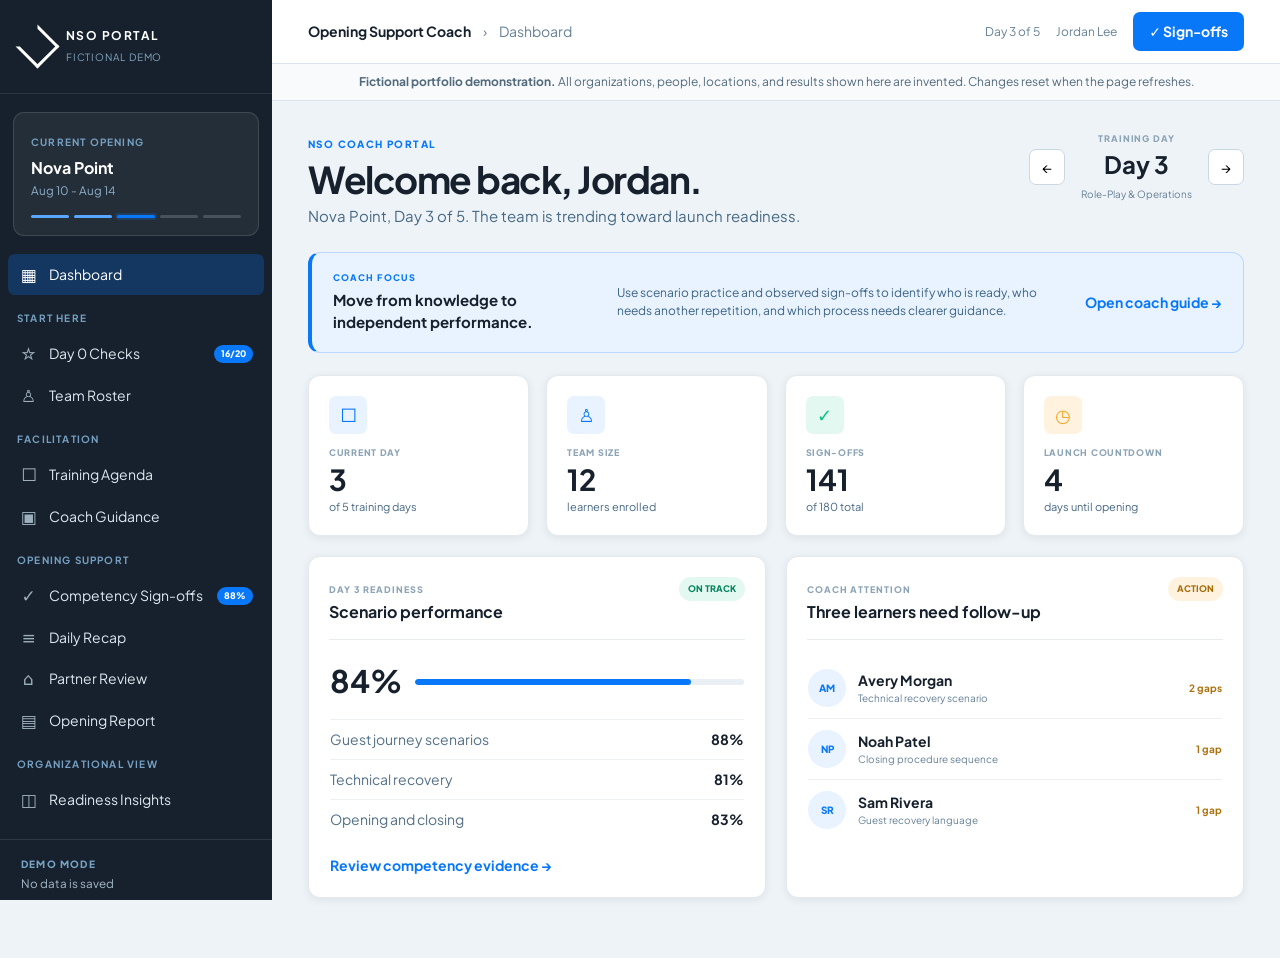
==== demo/index.html @ 7fc283d2 "Add fictional NSO portal demo" ====
<!DOCTYPE html>
<html lang="en">
<head>
  <meta charset="UTF-8">
  <meta name="viewport" content="width=device-width, initial-scale=1.0">
  <title>NSO Coach Portal | Fictional Portfolio Demo</title>
  <meta name="description" content="A fictional, front-end-only demonstration of Danielle Beram's NSO Coach Portal.">
  <link rel="preconnect" href="https://fonts.googleapis.com">
  <link rel="preconnect" href="https://fonts.gstatic.com" crossorigin>
  <link href="https://fonts.googleapis.com/css2?family=Plus+Jakarta+Sans:wght@400;500;600;700;800&display=swap" rel="stylesheet">
  <link rel="stylesheet" href="demo.css">
</head>
<body>
  <div class="demo-shell">
    <aside class="sidebar" id="sidebar">
      <div class="brand">
        <span class="brand-mark" aria-hidden="true"></span>
        <div>
          <strong>NSO PORTAL</strong>
          <span>Fictional demo</span>
        </div>
      </div>

      <div class="opening-card">
        <span>CURRENT OPENING</span>
        <strong>Nova Point</strong>
        <small>Aug 10 - Aug 14</small>
        <div class="day-pips" aria-label="Five-day program progress">
          <i class="complete"></i>
          <i class="complete"></i>
          <i class="active"></i>
          <i></i>
          <i></i>
        </div>
      </div>

      <nav class="sidebar-nav" aria-label="Demo sections">
        <button class="nav-item active" data-view="dashboard">
          <span class="nav-icon">▦</span>Dashboard
        </button>

        <p class="nav-label">START HERE</p>
        <button class="nav-item" data-view="readiness">
          <span class="nav-icon">☆</span>Day 0 Checks
          <span class="nav-count" id="readinessNavCount">16/20</span>
        </button>
        <button class="nav-item" data-view="roster">
          <span class="nav-icon">♙</span>Team Roster
        </button>

        <p class="nav-label">FACILITATION</p>
        <button class="nav-item" data-view="agenda">
          <span class="nav-icon">□</span>Training Agenda
        </button>
        <button class="nav-item" data-view="guidance">
          <span class="nav-icon">▣</span>Coach Guidance
        </button>

        <p class="nav-label">OPENING SUPPORT</p>
        <button class="nav-item" data-view="signoffs">
          <span class="nav-icon">✓</span>Competency Sign-offs
          <span class="nav-count" id="signoffNavCount">78%</span>
        </button>
        <button class="nav-item" data-view="recap">
          <span class="nav-icon">≡</span>Daily Recap
        </button>
        <button class="nav-item" data-view="partner">
          <span class="nav-icon">⌂</span>Partner Review
        </button>
        <button class="nav-item" data-view="report">
          <span class="nav-icon">▤</span>Opening Report
        </button>

        <p class="nav-label">ORGANIZATIONAL VIEW</p>
        <button class="nav-item" data-view="insights">
          <span class="nav-icon">◫</span>Readiness Insights
        </button>
      </nav>

      <div class="sidebar-foot">
        <span>DEMO MODE</span>
        <small>No data is saved</small>
      </div>
    </aside>

    <div class="app">
      <header class="topbar">
        <button class="menu-button" id="menuButton" aria-label="Open navigation">☰</button>
        <div class="breadcrumb">
          <strong>Opening Support Coach</strong>
          <span>›</span>
          <span id="breadcrumb">Dashboard</span>
        </div>
        <div class="topbar-actions">
          <span class="day-label">Day 3 of 5</span>
          <span class="user-chip">Jordan Lee</span>
          <button class="button primary" data-view-jump="signoffs">✓ Sign-offs</button>
        </div>
      </header>

      <div class="demo-notice">
        <strong>Fictional portfolio demonstration.</strong>
        All organizations, people, locations, and results shown here are invented. Changes reset when the page refreshes.
      </div>

      <main>
        <section class="view active" id="dashboard" data-title="Dashboard">
          <div class="page-head dashboard-head">
            <div>
              <span class="eyebrow">NSO COACH PORTAL</span>
              <h1>Welcome back, Jordan.</h1>
              <p>Nova Point, Day 3 of 5. The team is trending toward launch readiness.</p>
            </div>
            <div class="day-control">
              <button aria-label="Previous day">←</button>
              <div><small>TRAINING DAY</small><strong>Day 3</strong><span>Role-Play &amp; Operations</span></div>
              <button aria-label="Next day">→</button>
            </div>
          </div>

          <div class="coach-callout">
            <div>
              <span>COACH FOCUS</span>
              <strong>Move from knowledge to independent performance.</strong>
            </div>
            <p>Use scenario practice and observed sign-offs to identify who is ready, who needs another repetition, and which process needs clearer guidance.</p>
            <button class="text-button" data-view-jump="guidance">Open coach guide →</button>
          </div>

          <div class="stat-grid">
            <article>
              <span class="stat-icon blue">□</span>
              <small>CURRENT DAY</small>
              <strong>3</strong>
              <p>of 5 training days</p>
            </article>
            <article>
              <span class="stat-icon blue">♙</span>
              <small>TEAM SIZE</small>
              <strong>12</strong>
              <p>learners enrolled</p>
            </article>
            <article>
              <span class="stat-icon green">✓</span>
              <small>SIGN-OFFS</small>
              <strong id="dashboardSigned">141</strong>
              <p>of 180 total</p>
            </article>
            <article>
              <span class="stat-icon amber">◷</span>
              <small>LAUNCH COUNTDOWN</small>
              <strong>4</strong>
              <p>days until opening</p>
            </article>
          </div>

          <div class="dashboard-grid">
            <article class="card">
              <div class="card-head">
                <div><small>DAY 3 READINESS</small><h2>Scenario performance</h2></div>
                <span class="status-pill good">On track</span>
              </div>
              <div class="score-line">
                <strong>84%</strong>
                <div><span style="width:84%"></span></div>
              </div>
              <ul class="clean-list">
                <li><span>Guest journey scenarios</span><strong>88%</strong></li>
                <li><span>Technical recovery</span><strong>81%</strong></li>
                <li><span>Opening and closing</span><strong>83%</strong></li>
              </ul>
              <button class="text-button" data-view-jump="signoffs">Review competency evidence →</button>
            </article>

            <article class="card">
              <div class="card-head">
                <div><small>COACH ATTENTION</small><h2>Three learners need follow-up</h2></div>
                <span class="status-pill attention">Action</span>
              </div>
              <div class="attention-list">
                <div><span class="avatar">AM</span><p><strong>Avery Morgan</strong><small>Technical recovery scenario</small></p><b>2 gaps</b></div>
                <div><span class="avatar">NP</span><p><strong>Noah Patel</strong><small>Closing procedure sequence</small></p><b>1 gap</b></div>
                <div><span class="avatar">SR</span><p><strong>Sam Rivera</strong><small>Guest recovery language</small></p><b>1 gap</b></div>
              </div>
            </article>
          </div>
        </section>

        <section class="view" id="readiness" data-title="Day 0 Checks">
          <div class="page-head">
            <div>
              <span class="eyebrow">PRE-OPENING CHECKLIST</span>
              <h1>Day 0 Checks</h1>
              <p>Confirm the environment, tools, and partner expectations before training begins.</p>
            </div>
          </div>

          <div class="progress-card">
            <div><strong>Opening readiness</strong><span id="readinessText">16 of 20 checks complete</span></div>
            <strong id="readinessPercent">80%</strong>
            <div class="progress-track"><span id="readinessBar" style="width:80%"></span></div>
          </div>

          <div class="check-groups">
            <article class="card check-group">
              <div class="card-head">
                <div><h2>Partnership and planning</h2><p>Align on the coaching plan and ownership before Day 1.</p></div>
                <span class="check-count">4/5</span>
              </div>
              <label><input type="checkbox" checked> Five-day agenda reviewed with the local leader</label>
              <label><input type="checkbox" checked> Escalation paths and response owners confirmed</label>
              <label><input type="checkbox" checked> Daily recap recipients and cadence agreed</label>
              <label><input type="checkbox" checked> Readiness decision criteria explained</label>
              <label><input type="checkbox"> Opening-weekend coverage plan finalized</label>
            </article>

            <article class="card check-group">
              <div class="card-head">
                <div><h2>Learning environment</h2><p>Verify that the team can access every required learning resource.</p></div>
                <span class="check-count">4/5</span>
              </div>
              <label><input type="checkbox" checked> Learner accounts active</label>
              <label><input type="checkbox" checked> Practice stations labeled and ready</label>
              <label><input type="checkbox" checked> Coach guide available offline</label>
              <label><input type="checkbox" checked> Scenario cards printed</label>
              <label><input type="checkbox"> Backup device tested</label>
            </article>

            <article class="card check-group">
              <div class="card-head">
                <div><h2>Operational readiness</h2><p>Confirm the site can support realistic coached practice.</p></div>
                <span class="check-count">4/5</span>
              </div>
              <label><input type="checkbox" checked> Guest flow is safe for practice</label>
              <label><input type="checkbox" checked> Opening and closing tools available</label>
              <label><input type="checkbox" checked> Recovery scenarios prepared</label>
              <label><input type="checkbox" checked> Shift roles assigned</label>
              <label><input type="checkbox"> Final facilities walkthrough complete</label>
            </article>

            <article class="card check-group">
              <div class="card-head">
                <div><h2>Measurement setup</h2><p>Make sure the opening will generate usable readiness evidence.</p></div>
                <span class="check-count">4/5</span>
              </div>
              <label><input type="checkbox" checked> Learner roster and roles verified</label>
              <label><input type="checkbox" checked> Competency standards reviewed</label>
              <label><input type="checkbox" checked> Scenario assessment rubric ready</label>
              <label><input type="checkbox" checked> Baseline readiness score recorded</label>
              <label><input type="checkbox"> Post-opening review scheduled</label>
            </article>
          </div>
        </section>

        <section class="view" id="roster" data-title="Team Roster">
          <div class="page-head split">
            <div>
              <span class="eyebrow">TEAM ROSTER</span>
              <h1>Opening Team</h1>
              <p>Track roles, notes, attendance, and progress for the fictional opening team.</p>
            </div>
            <div class="head-actions">
              <button class="button secondary" id="addLearner">＋ Add fictional learner</button>
              <button class="button primary" id="bulkReady">Mark team ready</button>
            </div>
          </div>

          <article class="card roster-card">
            <div class="card-head">
              <h2>Learners <span id="rosterCount">(6 shown)</span></h2>
              <small>Portfolio demo subset</small>
            </div>
            <div id="rosterList" class="roster-list"></div>
          </article>
        </section>

        <section class="view" id="agenda" data-title="Training Agenda">
          <div class="page-head">
            <div>
              <span class="eyebrow">DAILY AGENDA</span>
              <h1>Five-day coaching plan</h1>
              <p>A structured progression from orientation through independent opening performance.</p>
            </div>
          </div>

          <div class="day-tabs" id="agendaTabs">
            <button data-day="1">DAY 1<strong>Guest Experience</strong></button>
            <button data-day="2">DAY 2<strong>Service &amp; Tech</strong></button>
            <button class="active" data-day="3">DAY 3<strong>Role-Play &amp; Ops</strong></button>
            <button data-day="4">DAY 4<strong>Full Simulation</strong></button>
            <button data-day="5">DAY 5<strong>Launch Readiness</strong></button>
          </div>

          <article class="card agenda-intro">
            <div>
              <small id="agendaDayLabel">DAY 3 LEARNING PLAN</small>
              <h2 id="agendaTitle">Role-Play and Operations</h2>
              <p id="agendaSummary">Convert procedures into fluent performance through coached scenarios and progressive independence.</p>
            </div>
            <span class="status-pill good">Coach guide linked</span>
          </article>

          <div class="agenda-list" id="agendaList"></div>
        </section>

        <section class="view" id="guidance" data-title="Coach Guidance">
          <div class="page-head">
            <div>
              <span class="eyebrow">EMBEDDED KNOWLEDGE</span>
              <h1>Coach Guidance</h1>
              <p>Decision support at the moment a coach needs it, not in a separate binder.</p>
            </div>
          </div>

          <div class="knowledge-layout">
            <aside class="article-nav">
              <label class="search-box">⌕ <input id="guideSearch" type="search" placeholder="Search guidance"></label>
              <p>START HERE</p>
              <button class="guide-link active" data-guide="structure">How to use the five-day plan</button>
              <p>COACHING PRACTICE</p>
              <button class="guide-link" data-guide="scenarios">Running scenario practice</button>
              <button class="guide-link" data-guide="feedback">Giving observable feedback</button>
              <button class="guide-link" data-guide="readiness">Making a readiness decision</button>
              <p>ESCALATION</p>
              <button class="guide-link" data-guide="confusion">Handling process confusion</button>
            </aside>

            <article class="card guide-article" id="guideArticle"></article>
          </div>
        </section>

        <section class="view" id="signoffs" data-title="Competency Sign-offs">
          <div class="page-head split">
            <div>
              <span class="eyebrow">OBSERVED PERFORMANCE</span>
              <h1>Competency Sign-offs</h1>
              <p>Track demonstrated performance by learner, day, and competency.</p>
            </div>
            <button class="button secondary" id="exportDemo">⇩ Export demo summary</button>
          </div>

          <div class="day-tabs compact" id="signoffTabs">
            <button data-signoff-day="1">Day 1</button>
            <button data-signoff-day="2">Day 2</button>
            <button class="active" data-signoff-day="3">Day 3</button>
            <button data-signoff-day="4">Day 4</button>
            <button data-signoff-day="5">Day 5</button>
          </div>

          <article class="card signoff-card">
            <div class="card-head">
              <div><h2 id="signoffTitle">Day 3 competencies</h2><p id="signoffSubtitle">Role-play and store operations</p></div>
              <div class="mini-progress"><strong id="signoffRate">78%</strong><span><i id="signoffRateBar" style="width:78%"></i></span></div>
            </div>
            <div class="table-scroll">
              <table class="signoff-table">
                <thead><tr id="signoffHead"></tr></thead>
                <tbody id="signoffBody"></tbody>
              </table>
            </div>
          </article>
        </section>

        <section class="view" id="recap" data-title="Daily Recap">
          <div class="page-head">
            <div>
              <span class="eyebrow">DAILY REPORTING</span>
              <h1>Daily Training Recap</h1>
              <p>Turn coach observations into a consistent update for operations and L&amp;D.</p>
            </div>
          </div>

          <div class="recap-layout">
            <div class="recap-form">
              <article class="card form-card">
                <div class="card-head"><div><h2>Team progress</h2><p>What moved forward today?</p></div><span class="status-pill good">Day 3</span></div>
                <textarea id="recapProgress" rows="5">The team completed three full guest-flow scenarios. Nine learners performed independently; three need another coached repetition tomorrow.</textarea>
                <div class="quick-add">
                  <button data-add="progress" data-text="All learners attended.">All attended</button>
                  <button data-add="progress" data-text="Scenario confidence improved.">Confidence improved</button>
                  <button data-add="progress" data-text="One learner needs follow-up.">Follow-up needed</button>
                </div>
              </article>

              <article class="card form-card">
                <div class="card-head"><div><h2>Risks and actions</h2><p>What could affect readiness?</p></div></div>
                <textarea id="recapRisks" rows="5">Technical recovery steps are still inconsistent under time pressure. Tomorrow begins with a focused recovery drill before the full simulation.</textarea>
                <div class="quick-add">
                  <button data-add="risks" data-text="No critical blockers.">No critical blockers</button>
                  <button data-add="risks" data-text="Coach follow-up assigned.">Follow-up assigned</button>
                  <button data-add="risks" data-text="Escalation owner confirmed.">Owner confirmed</button>
                </div>
              </article>
            </div>

            <article class="slack-preview">
              <div class="slack-head">
                <div><strong>Message preview</strong><span>Ready to share with stakeholders</span></div>
                <button class="button secondary" id="copyRecap">Copy recap</button>
              </div>
              <div class="slack-channel"># opening-readiness</div>
              <div class="slack-message">
                <span class="avatar purple">JL</span>
                <div>
                  <strong>Jordan Lee <small>Today at 5:15 PM</small></strong>
                  <h3>NSO Daily Recap: Day 3</h3>
                  <p><b>Nova Point</b> | Role-Play and Operations</p>
                  <hr>
                  <h4>Team progress</h4>
                  <p id="previewProgress"></p>
                  <h4>Risks and actions</h4>
                  <p id="previewRisks"></p>
                  <h4>Readiness snapshot</h4>
                  <p>Technical: <b>81%</b> | Operational and guest: <b>84%</b></p>
                </div>
              </div>
            </article>
          </div>
        </section>

        <section class="view" id="partner" data-title="Partner Review">
          <div class="page-head">
            <div>
              <span class="eyebrow">FORMAL REVIEW</span>
              <h1>Partner Readiness Review</h1>
              <p>Document the shared readiness decision and preserve who confirmed what.</p>
            </div>
          </div>

          <div class="partner-grid">
            <article class="card partner-checks">
              <div class="card-head">
                <div><h2>Readiness review</h2><p>Fictional criteria for demonstration only</p></div>
                <span id="partnerCount" class="status-pill attention">7/10</span>
              </div>
              <h3>Team capability</h3>
              <label><input type="checkbox" checked> Leadership roles can run the opening rhythm</label>
              <label><input type="checkbox" checked> Learners meet the core guest-readiness standard</label>
              <h3>Operational systems</h3>
              <label><input type="checkbox" checked> Opening and closing responsibilities are assigned</label>
              <label><input type="checkbox" checked> Escalation owners and response paths are clear</label>
              <h3>Technical response</h3>
              <label><input type="checkbox" checked> Team can recognize and categorize common issues</label>
              <label><input type="checkbox"> Team can complete recovery without coach prompting</label>
              <h3>Guest experience</h3>
              <label><input type="checkbox" checked> Team can run the complete guest journey</label>
              <label><input type="checkbox" checked> Team can apply the recovery model</label>
              <h3>Launch decision</h3>
              <label><input type="checkbox"> Remaining gaps have named owners</label>
              <label><input type="checkbox"> Partner confirms launch readiness</label>
            </article>

            <article class="card signoff-panel">
              <span class="eyebrow">DUAL CONFIRMATION</span>
              <h2>Formal sign-off</h2>
              <p>Separate confirmations preserve accountability for the final readiness decision.</p>
              <label>Opening Support Coach<input type="text" value="Jordan Lee"></label>
              <label>Date<input type="date" value="2026-08-13"></label>
              <button class="button primary confirm-button">Confirm coach review</button>
              <hr>
              <label>Local Partner<input type="text" value="Taylor Chen"></label>
              <label>Date<input type="date" value="2026-08-13"></label>
              <button class="button secondary confirm-button">Confirm partner review</button>
              <small class="timestamp-note">First-confirmation timestamps are preserved in the production system.</small>
            </article>
          </div>
        </section>

        <section class="view" id="report" data-title="Opening Report">
          <div class="page-head">
            <div>
              <span class="eyebrow">CLOSEOUT AND LEARNING</span>
              <h1>Post-Opening Report</h1>
              <p>Close the event with structured outcomes, evidence, and recommendations.</p>
            </div>
          </div>

          <div class="report-grid">
            <article class="card">
              <div class="card-head"><div><h2>Launch outcome</h2><p>Opening-weekend snapshot</p></div><span class="status-pill good">Ready</span></div>
              <div class="rating-grid">
                <label>Technical readiness<select><option>Exceeds standard</option><option>Meets standard</option><option>Needs follow-up</option></select></label>
                <label>Guest readiness<select><option>Exceeds standard</option><option>Meets standard</option><option>Needs follow-up</option></select></label>
                <label>Leadership readiness<select><option>Meets standard</option><option>Exceeds standard</option><option>Needs follow-up</option></select></label>
                <label>Opening execution<select><option>Meets standard</option><option>Exceeds standard</option><option>Needs follow-up</option></select></label>
              </div>
              <label class="full-field">What should change for the next opening?<textarea rows="5">Add a second technical-recovery simulation on Day 3. Keep the partner readiness review on Day 4; it surfaced ownership gaps early enough to resolve them.</textarea></label>
            </article>

            <aside class="card closeout-summary">
              <span class="eyebrow">OPENING SUMMARY</span>
              <h2>Nova Point</h2>
              <dl>
                <div><dt>Learners</dt><dd>12</dd></div>
                <div><dt>Competencies met</dt><dd>92%</dd></div>
                <div><dt>Process escalations</dt><dd>2</dd></div>
                <div><dt>Opening-weekend refunds</dt><dd>1</dd></div>
                <div><dt>Guest review score</dt><dd>4.8</dd></div>
              </dl>
              <button class="button primary" id="completeOpening">Complete fictional opening</button>
              <p class="completion-note" id="completionNote"></p>
            </aside>
          </div>
        </section>

        <section class="view" id="insights" data-title="Readiness Insights">
          <div class="page-head">
            <div>
              <span class="eyebrow">CROSS-OPENING LEARNING</span>
              <h1>Readiness Insights</h1>
              <p>Standardized data turns individual openings into an improvement system.</p>
            </div>
          </div>

          <div class="impact-hero">
            <div>
              <span>TECHNICAL READINESS</span>
              <strong>+35%</strong>
              <p>Average improvement after the operating process and portal were introduced.</p>
            </div>
            <div>
              <span>OPERATIONAL AND GUEST READINESS</span>
              <strong>+28%</strong>
              <p>Average improvement across the same opening cohort.</p>
            </div>
            <aside>
              <strong>Measurement sources</strong>
              <ul>
                <li>Secret-shop scoring</li>
                <li>Scenario-based assessments</li>
                <li>Process-confusion escalations</li>
              </ul>
            </aside>
          </div>

          <div class="insight-grid">
            <article class="card">
              <div class="card-head"><div><small>FIVE FICTIONAL OPENINGS</small><h2>Readiness trend</h2></div></div>
              <div class="bar-chart" aria-label="Fictional readiness trend across five openings">
                <div><span>Opening 1</span><i><b style="width:58%"></b></i><strong>58</strong></div>
                <div><span>Opening 2</span><i><b style="width:67%"></b></i><strong>67</strong></div>
                <div><span>Opening 3</span><i><b style="width:74%"></b></i><strong>74</strong></div>
                <div><span>Opening 4</span><i><b style="width:82%"></b></i><strong>82</strong></div>
                <div><span>Opening 5</span><i><b style="width:88%"></b></i><strong>88</strong></div>
              </div>
              <p class="fiction-note">Illustrative chart using fictional values. The portfolio case study reports verified aggregate improvements.</p>
            </article>

            <article class="card">
              <div class="card-head"><div><small>DATA TO DECISION</small><h2>What changed next</h2></div></div>
              <ol class="decision-list">
                <li><span>01</span><p><strong>Recurring gap detected</strong>Technical recovery performance dropped under time pressure.</p></li>
                <li><span>02</span><p><strong>Curriculum adjusted</strong>A second scenario repetition moved earlier in the five-day plan.</p></li>
                <li><span>03</span><p><strong>Coach guidance targeted</strong>Observers received a clearer evidence rubric and escalation boundary.</p></li>
                <li><span>04</span><p><strong>Next opening measured</strong>The same signal improved and required fewer follow-up escalations.</p></li>
              </ol>
            </article>
          </div>
        </section>
      </main>

      <div class="toast" id="toast" role="status" aria-live="polite"></div>
    </div>
  </div>

  <script src="demo.js"></script>
</body>
</html>
---- demo/demo.css ----
:root {
  --ink: #17212d;
  --ink-2: #263240;
  --blue: #0878f9;
  --blue-dark: #0565d7;
  --blue-soft: #e9f2ff;
  --surface: #eef3f7;
  --card: #ffffff;
  --line: #dbe4ec;
  --muted: #668096;
  --muted-2: #8da4b7;
  --green: #0bbf83;
  --green-soft: #e3f8f1;
  --amber: #f4a62a;
  --amber-soft: #fff3df;
  --red: #e5443c;
  --shadow: 0 2px 9px rgba(23, 33, 45, 0.08);
  --radius: 12px;
}

* { box-sizing: border-box; }
html { scroll-behavior: smooth; }
body {
  margin: 0;
  color: var(--ink);
  background: var(--surface);
  font-family: "Plus Jakarta Sans", system-ui, sans-serif;
  font-size: 14px;
  line-height: 1.5;
}
button, input, textarea, select { font: inherit; }
button { cursor: pointer; }
.demo-shell { min-height: 100vh; }
.sidebar {
  background: var(--ink);
  color: white;
  display: flex;
  flex-direction: column;
  height: 100vh;
  left: 0;
  overflow-y: auto;
  position: fixed;
  top: 0;
  width: 272px;
  z-index: 20;
}
.brand {
  align-items: center;
  border-bottom: 1px solid rgba(255,255,255,.1);
  display: flex;
  gap: 13px;
  min-height: 94px;
  padding: 18px 22px;
}
.brand-mark {
  border: 3px solid white;
  border-left-color: transparent;
  display: block;
  height: 31px;
  transform: rotate(45deg);
  width: 31px;
}
.brand strong { display: block; font-size: 12px; letter-spacing: .12em; }
.brand span { color: #83a3bd; font-size: 10px; letter-spacing: .08em; text-transform: uppercase; }
.opening-card {
  background: rgba(255,255,255,.06);
  border: 1px solid rgba(255,255,255,.12);
  border-radius: 11px;
  margin: 18px 13px;
  padding: 17px;
}
.opening-card > span, .nav-label { color: #76a0c1; font-size: 10px; font-weight: 700; letter-spacing: .12em; }
.opening-card strong { display: block; font-size: 16px; margin-top: 5px; }
.opening-card small { color: #8fb1cc; display: block; margin-top: 2px; }
.day-pips { display: grid; gap: 5px; grid-template-columns: repeat(5, 1fr); margin-top: 15px; }
.day-pips i { background: rgba(255,255,255,.17); border-radius: 3px; height: 3px; }
.day-pips i.complete { background: #58a6ff; }
.day-pips i.active { background: var(--blue); box-shadow: 0 0 0 2px rgba(8,120,249,.2); }
.sidebar-nav { padding: 0 8px 18px; }
.nav-label { margin: 16px 9px 7px; }
.nav-item {
  align-items: center;
  background: transparent;
  border: 0;
  border-radius: 7px;
  color: #dce7f0;
  display: flex;
  gap: 11px;
  min-height: 39px;
  padding: 8px 11px;
  text-align: left;
  width: 100%;
}
.nav-item:hover { background: rgba(255,255,255,.07); }
.nav-item.active { background: rgba(8,120,249,.25); color: white; }
.nav-icon { color: #9dafbd; font-size: 17px; text-align: center; width: 19px; }
.nav-item.active .nav-icon { color: white; }
.nav-count {
  background: var(--blue);
  border-radius: 999px;
  color: white;
  font-size: 9px;
  font-weight: 800;
  margin-left: auto;
  padding: 2px 7px;
}
.sidebar-foot {
  border-top: 1px solid rgba(255,255,255,.1);
  margin-top: auto;
  padding: 17px 21px 20px;
}
.sidebar-foot span { color: #77a3c4; display: block; font-size: 10px; font-weight: 800; letter-spacing: .12em; }
.sidebar-foot small { color: #a7bac9; }
.app { margin-left: 272px; min-height: 100vh; }
.topbar {
  align-items: center;
  background: white;
  border-bottom: 1px solid var(--line);
  display: flex;
  height: 64px;
  justify-content: space-between;
  padding: 0 36px;
  position: sticky;
  top: 0;
  z-index: 10;
}
.breadcrumb { align-items: center; display: flex; gap: 12px; }
.breadcrumb > span { color: var(--muted); }
.topbar-actions { align-items: center; display: flex; gap: 16px; }
.day-label, .user-chip { color: var(--muted); font-size: 12px; }
.menu-button {
  background: transparent;
  border: 0;
  display: none;
  font-size: 20px;
}
.demo-notice {
  background: #f8fafc;
  border-bottom: 1px solid var(--line);
  color: #536a7d;
  font-size: 12px;
  padding: 9px 36px;
  text-align: center;
}
main { padding: 31px 36px 60px; }
.view { display: none; margin: 0 auto; max-width: 1260px; }
.view.active { display: block; }
.page-head { margin-bottom: 25px; }
.page-head.split, .dashboard-head { align-items: flex-start; display: flex; justify-content: space-between; gap: 30px; }
.page-head h1 {
  font-size: clamp(27px, 3vw, 37px);
  letter-spacing: -.04em;
  line-height: 1.15;
  margin: 5px 0 4px;
}
.page-head p { color: #476985; font-size: 15px; margin: 0; max-width: 710px; }
.eyebrow { color: var(--blue); font-size: 10px; font-weight: 800; letter-spacing: .14em; }
.button {
  align-items: center;
  border: 1px solid transparent;
  border-radius: 7px;
  display: inline-flex;
  font-weight: 700;
  justify-content: center;
  min-height: 38px;
  padding: 8px 15px;
}
.button.primary { background: var(--blue); color: white; }
.button.primary:hover { background: var(--blue-dark); }
.button.secondary { background: white; border-color: #c7d5e1; color: var(--ink); }
.text-button { background: transparent; border: 0; color: var(--blue); font-weight: 700; padding: 0; }
.day-control { align-items: center; display: flex; gap: 16px; }
.day-control button { background: white; border: 1px solid #cad7e2; border-radius: 7px; height: 36px; width: 36px; }
.day-control div { text-align: center; }
.day-control small { color: var(--muted-2); display: block; font-size: 9px; font-weight: 800; letter-spacing: .1em; }
.day-control strong { display: block; font-size: 24px; }
.day-control span { color: var(--muted); font-size: 10px; }
.coach-callout {
  align-items: center;
  background: var(--blue-soft);
  border: 1px solid #bcd8fc;
  border-left: 4px solid var(--blue);
  border-radius: var(--radius);
  display: grid;
  gap: 20px;
  grid-template-columns: 1fr 1.7fr auto;
  margin-bottom: 22px;
  padding: 18px 21px;
}
.coach-callout span { color: var(--blue); display: block; font-size: 9px; font-weight: 800; letter-spacing: .12em; }
.coach-callout strong { display: block; font-size: 15px; margin-top: 4px; }
.coach-callout p { color: #3c6485; font-size: 12px; margin: 0; }
.stat-grid { display: grid; gap: 17px; grid-template-columns: repeat(4, 1fr); margin-bottom: 20px; }
.stat-grid article, .card, .progress-card {
  background: var(--card);
  border: 1px solid #e2e9ef;
  border-radius: var(--radius);
  box-shadow: var(--shadow);
}
.stat-grid article { padding: 20px; }
.stat-grid small { color: var(--muted-2); display: block; font-size: 9px; font-weight: 800; letter-spacing: .08em; margin-top: 12px; }
.stat-grid strong { display: block; font-size: 29px; line-height: 1.1; margin-top: 5px; }
.stat-grid p { color: #456782; font-size: 11px; margin: 3px 0 0; }
.stat-icon { border-radius: 7px; display: grid; font-size: 18px; height: 38px; place-items: center; width: 38px; }
.stat-icon.blue { background: var(--blue-soft); color: var(--blue); }
.stat-icon.green { background: var(--green-soft); color: var(--green); }
.stat-icon.amber { background: var(--amber-soft); color: var(--amber); }
.dashboard-grid { display: grid; gap: 20px; grid-template-columns: 1fr 1fr; }
.card { padding: 21px; }
.card-head { align-items: flex-start; border-bottom: 1px solid #e8edf2; display: flex; justify-content: space-between; margin: -1px -1px 18px; padding: 0 0 15px; }
.card-head h2 { font-size: 16px; margin: 2px 0 0; }
.card-head p { color: var(--muted); font-size: 11px; margin: 3px 0 0; }
.card-head small { color: var(--muted-2); font-size: 9px; font-weight: 800; letter-spacing: .1em; }
.status-pill { border-radius: 999px; font-size: 9px; font-weight: 800; padding: 5px 9px; text-transform: uppercase; white-space: nowrap; }
.status-pill.good { background: var(--green-soft); color: #07865d; }
.status-pill.attention { background: var(--amber-soft); color: #a96c0a; }
.score-line { align-items: center; display: grid; gap: 13px; grid-template-columns: auto 1fr; margin-bottom: 14px; }
.score-line strong { font-size: 31px; }
.score-line > div, .mini-progress span { background: #e9eff4; border-radius: 5px; height: 6px; overflow: hidden; }
.score-line > div span, .mini-progress i { background: var(--blue); border-radius: 5px; display: block; height: 100%; }
.clean-list { list-style: none; margin: 0 0 16px; padding: 0; }
.clean-list li { border-top: 1px solid #edf1f4; display: flex; justify-content: space-between; padding: 9px 0; }
.clean-list span { color: #537086; }
.attention-list > div, .roster-row {
  align-items: center;
  border-bottom: 1px solid #edf1f4;
  display: flex;
  gap: 12px;
  padding: 11px 0;
}
.attention-list > div:last-child, .roster-row:last-child { border-bottom: 0; }
.avatar {
  background: var(--blue-soft);
  border-radius: 50%;
  color: var(--blue);
  display: grid;
  flex: 0 0 auto;
  font-size: 10px;
  font-weight: 800;
  height: 38px;
  place-items: center;
  width: 38px;
}
.avatar.purple { background: #63347f; color: white; }
.attention-list p { flex: 1; margin: 0; }
.attention-list p strong, .attention-list p small { display: block; }
.attention-list p small { color: var(--muted); font-size: 10px; }
.attention-list b { color: #ae700d; font-size: 10px; }
.progress-card {
  align-items: center;
  display: grid;
  gap: 16px;
  grid-template-columns: 1fr auto;
  margin-bottom: 20px;
  padding: 20px;
}
.progress-card div:first-child strong, .progress-card div:first-child span { display: block; }
.progress-card div:first-child span { color: var(--muted); font-size: 11px; margin-top: 3px; }
.progress-card > strong { font-size: 19px; }
.progress-track { background: #e6edf3; border-radius: 4px; grid-column: 1 / -1; height: 6px; overflow: hidden; }
.progress-track span { background: var(--blue); display: block; height: 100%; }
.check-groups { display: grid; gap: 18px; grid-template-columns: 1fr 1fr; }
.check-group label, .partner-checks label {
  align-items: flex-start;
  border-bottom: 1px solid #edf1f4;
  display: flex;
  gap: 10px;
  padding: 11px 0;
}
.check-group label:last-child { border-bottom: 0; }
input[type="checkbox"] { accent-color: var(--blue); height: 17px; width: 17px; }
.check-count { color: var(--blue); font-size: 11px; font-weight: 800; }
.head-actions { display: flex; gap: 9px; }
.roster-card { padding-bottom: 5px; }
.roster-row .avatar { height: 42px; width: 42px; }
.roster-main { flex: 1; }
.roster-main strong, .roster-main span { display: block; }
.roster-main span { color: var(--muted); font-size: 10px; }
.roster-progress { align-items: center; display: flex; gap: 10px; min-width: 190px; }
.roster-progress div { background: #e6edf3; border-radius: 4px; flex: 1; height: 5px; }
.roster-progress i { background: var(--blue); border-radius: 4px; display: block; height: 100%; }
.roster-progress strong { font-size: 11px; }
.day-tabs { display: grid; gap: 9px; grid-template-columns: repeat(5, 1fr); margin-bottom: 19px; }
.day-tabs button {
  background: white;
  border: 2px solid transparent;
  border-radius: 11px;
  color: var(--muted);
  font-size: 9px;
  font-weight: 800;
  min-height: 74px;
  padding: 10px;
}
.day-tabs button strong { color: var(--ink); display: block; font-size: 11px; margin-top: 5px; }
.day-tabs button.active { background: var(--blue-soft); border-color: var(--blue); color: var(--blue); }
.day-tabs.compact button { min-height: 43px; }
.agenda-intro { align-items: center; display: flex; justify-content: space-between; margin-bottom: 16px; }
.agenda-intro small { color: var(--blue); font-size: 9px; font-weight: 800; letter-spacing: .1em; }
.agenda-intro h2 { font-size: 18px; margin: 4px 0; }
.agenda-intro p { color: var(--muted); margin: 0; }
.agenda-list { display: grid; gap: 10px; }
.agenda-row {
  align-items: center;
  background: white;
  border: 1px solid #e3eaf0;
  border-radius: 10px;
  display: grid;
  gap: 14px;
  grid-template-columns: 64px 1fr auto;
  padding: 14px 17px;
}
.agenda-row > span { background: #f0f5f8; border-radius: 999px; color: #537086; font-size: 10px; font-weight: 800; padding: 6px 8px; text-align: center; }
.agenda-row strong { display: block; }
.agenda-row small { color: var(--muted); }
.agenda-row b { color: var(--blue); font-size: 10px; }
.knowledge-layout { display: grid; gap: 20px; grid-template-columns: 280px 1fr; }
.article-nav {
  background: white;
  border: 1px solid #e1e8ee;
  border-radius: var(--radius);
  height: fit-content;
  overflow: hidden;
}
.search-box { align-items: center; border-bottom: 1px solid #e8edf2; display: flex; gap: 8px; padding: 15px; }
.search-box input { border: 1px solid #cedbe5; border-radius: 7px; padding: 9px; width: 100%; }
.article-nav p { color: var(--muted-2); font-size: 9px; font-weight: 800; letter-spacing: .1em; margin: 17px 16px 7px; }
.guide-link {
  background: transparent;
  border: 0;
  color: #47667e;
  display: block;
  padding: 10px 16px;
  text-align: left;
  width: 100%;
}
.guide-link.active { background: var(--blue-soft); color: var(--blue); font-weight: 700; }
.guide-article { min-height: 560px; padding: 30px 35px; }
.guide-article > span { color: var(--blue); font-size: 9px; font-weight: 800; letter-spacing: .1em; }
.guide-article h2 { font-size: 26px; margin: 8px 0 4px; }
.guide-article .lead { color: #55738a; font-size: 15px; }
.guide-article h3 { border-top: 1px solid #e4ebf0; margin-top: 27px; padding-top: 23px; }
.guide-article p, .guide-article li { color: #405f77; }
.principle { background: #f4f7fa; border-left: 3px solid var(--blue); margin: 22px 0; padding: 16px; }
.principle strong { color: var(--blue); display: block; font-size: 9px; letter-spacing: .1em; margin-bottom: 5px; }
.mini-progress { align-items: center; display: flex; gap: 10px; }
.mini-progress strong { font-size: 14px; }
.mini-progress span { width: 90px; }
.table-scroll { overflow-x: auto; }
.signoff-table { border-collapse: collapse; min-width: 900px; width: 100%; }
.signoff-table th, .signoff-table td { border-bottom: 1px solid #e7edf2; padding: 12px 8px; text-align: center; }
.signoff-table th { color: var(--muted-2); font-size: 8px; letter-spacing: .04em; text-transform: uppercase; }
.signoff-table th:first-child, .signoff-table td:first-child { text-align: left; }
.signoff-table td:first-child strong, .signoff-table td:first-child small { display: block; }
.signoff-table td:first-child small { color: var(--muted); }
.sign-cell {
  background: white;
  border: 2px solid #cddbe6;
  border-radius: 50%;
  color: transparent;
  height: 30px;
  width: 30px;
}
.sign-cell.signed { background: var(--green-soft); border-color: var(--green); color: #07865d; }
.recap-layout { display: grid; gap: 20px; grid-template-columns: 1fr 1fr; }
.recap-form { display: grid; gap: 16px; }
.form-card textarea, .full-field textarea {
  border: 1px solid #cbd9e4;
  border-radius: 8px;
  color: #2e4a60;
  line-height: 1.55;
  padding: 12px;
  resize: vertical;
  width: 100%;
}
.quick-add { display: flex; flex-wrap: wrap; gap: 7px; margin-top: 10px; }
.quick-add button { background: #eff4f8; border: 0; border-radius: 999px; color: #4c6b83; font-size: 10px; padding: 6px 10px; }
.slack-preview { background: #202124; border-radius: var(--radius); color: #ecedef; min-height: 610px; overflow: hidden; }
.slack-head { align-items: center; background: white; color: var(--ink); display: flex; justify-content: space-between; padding: 17px; }
.slack-head strong, .slack-head span { display: block; }
.slack-head span { color: var(--muted); font-size: 10px; }
.slack-channel { border-bottom: 1px solid #3b3d40; font-weight: 700; padding: 13px 18px; }
.slack-message { display: flex; gap: 12px; padding: 20px; }
.slack-message > div { flex: 1; }
.slack-message strong small { color: #8d9094; font-weight: 400; }
.slack-message h3 { margin: 12px 0 4px; }
.slack-message h4 { margin-bottom: 3px; }
.slack-message p { color: #d3d5d8; margin-top: 0; white-space: pre-line; }
.slack-message hr { border: 0; border-top: 1px solid #45474a; }
.partner-grid, .report-grid, .insight-grid { display: grid; gap: 20px; grid-template-columns: 1.4fr .7fr; }
.partner-checks h3 { color: var(--blue); font-size: 10px; letter-spacing: .1em; margin: 22px 0 3px; text-transform: uppercase; }
.signoff-panel > p { color: var(--muted); }
.signoff-panel label, .rating-grid label, .full-field {
  color: #4e697e;
  display: block;
  font-size: 10px;
  font-weight: 700;
  margin: 13px 0;
}
.signoff-panel input, .rating-grid select {
  background: white;
  border: 1px solid #cbd8e3;
  border-radius: 7px;
  display: block;
  margin-top: 5px;
  padding: 10px;
  width: 100%;
}
.signoff-panel .button { width: 100%; }
.signoff-panel hr { border: 0; border-top: 1px solid #e2e9ef; margin: 22px 0; }
.timestamp-note { color: var(--muted-2); display: block; margin-top: 14px; }
.rating-grid { display: grid; gap: 0 16px; grid-template-columns: 1fr 1fr; }
.closeout-summary dl { margin: 20px 0; }
.closeout-summary dl div { border-bottom: 1px solid #e5ebf0; display: flex; justify-content: space-between; padding: 10px 0; }
.closeout-summary dt { color: var(--muted); }
.closeout-summary dd { font-weight: 800; margin: 0; }
.closeout-summary .button { width: 100%; }
.completion-note { color: #07865d; font-size: 11px; font-weight: 700; text-align: center; }
.impact-hero {
  background: var(--ink);
  border-radius: 14px;
  color: white;
  display: grid;
  gap: 1px;
  grid-template-columns: 1fr 1fr .8fr;
  margin-bottom: 20px;
  overflow: hidden;
}
.impact-hero > div, .impact-hero > aside { background: rgba(255,255,255,.03); padding: 25px; }
.impact-hero span { color: #83a8c4; font-size: 9px; font-weight: 800; letter-spacing: .1em; }
.impact-hero > div > strong { color: #6fb4ff; display: block; font-size: 52px; letter-spacing: -.06em; line-height: 1; margin-top: 8px; }
.impact-hero p { color: #afc0cc; font-size: 11px; }
.impact-hero aside strong { color: #8eb8d5; }
.impact-hero li { color: #d6e1e8; margin: 8px 0; }
.insight-grid { grid-template-columns: 1fr 1fr; }
.bar-chart { display: grid; gap: 13px; }
.bar-chart > div { align-items: center; display: grid; gap: 10px; grid-template-columns: 70px 1fr 28px; }
.bar-chart span { color: var(--muted); font-size: 10px; }
.bar-chart i { background: #e8eef3; border-radius: 5px; height: 8px; overflow: hidden; }
.bar-chart b { background: linear-gradient(90deg, #8cc2ff, var(--blue)); border-radius: 5px; display: block; height: 100%; }
.bar-chart strong { font-size: 11px; }
.fiction-note { color: var(--muted-2); font-size: 9px; margin-top: 17px; }
.decision-list { list-style: none; margin: 0; padding: 0; }
.decision-list li { border-bottom: 1px solid #e8edf2; display: flex; gap: 12px; padding: 12px 0; }
.decision-list li > span { color: var(--blue); font-size: 10px; font-weight: 800; }
.decision-list p { color: var(--muted); margin: 0; }
.decision-list p strong { color: var(--ink); display: block; margin-bottom: 2px; }
.toast {
  background: var(--ink);
  border-radius: 8px;
  bottom: 25px;
  color: white;
  font-weight: 700;
  left: 50%;
  opacity: 0;
  padding: 11px 17px;
  pointer-events: none;
  position: fixed;
  transform: translate(-50%, 12px);
  transition: .2s ease;
  z-index: 50;
}
.toast.show { opacity: 1; transform: translate(-50%, 0); }

@media (max-width: 1050px) {
  .stat-grid { grid-template-columns: 1fr 1fr; }
  .coach-callout { grid-template-columns: 1fr; }
  .impact-hero { grid-template-columns: 1fr 1fr; }
  .impact-hero aside { grid-column: 1 / -1; }
}

@media (max-width: 820px) {
  .sidebar { transform: translateX(-100%); transition: transform .2s ease; }
  .sidebar.open { transform: translateX(0); }
  .app { margin-left: 0; }
  .menu-button { display: block; }
  .topbar { padding: 0 18px; }
  .breadcrumb strong, .day-label, .user-chip { display: none; }
  .demo-notice { padding: 9px 18px; }
  main { padding: 24px 18px 50px; }
  .dashboard-grid, .check-groups, .knowledge-layout, .recap-layout, .partner-grid, .report-grid, .insight-grid { grid-template-columns: 1fr; }
  .day-tabs { grid-template-columns: 1fr; }
  .day-tabs button { min-height: 50px; }
  .dashboard-head, .page-head.split { display: block; }
  .day-control, .head-actions { margin-top: 18px; }
  .guide-article { min-height: auto; }
}

@media (max-width: 540px) {
  .stat-grid { grid-template-columns: 1fr; }
  .topbar-actions .button { display: none; }
  .page-head h1 { font-size: 28px; }
  .impact-hero, .rating-grid { grid-template-columns: 1fr; }
  .impact-hero aside { grid-column: auto; }
  .agenda-row { grid-template-columns: 56px 1fr; }
  .agenda-row b { grid-column: 2; }
}

@media (prefers-reduced-motion: reduce) {
  * { scroll-behavior: auto !important; transition: none !important; }
}

:focus-visible { outline: 3px solid rgba(8,120,249,.45); outline-offset: 2px; }
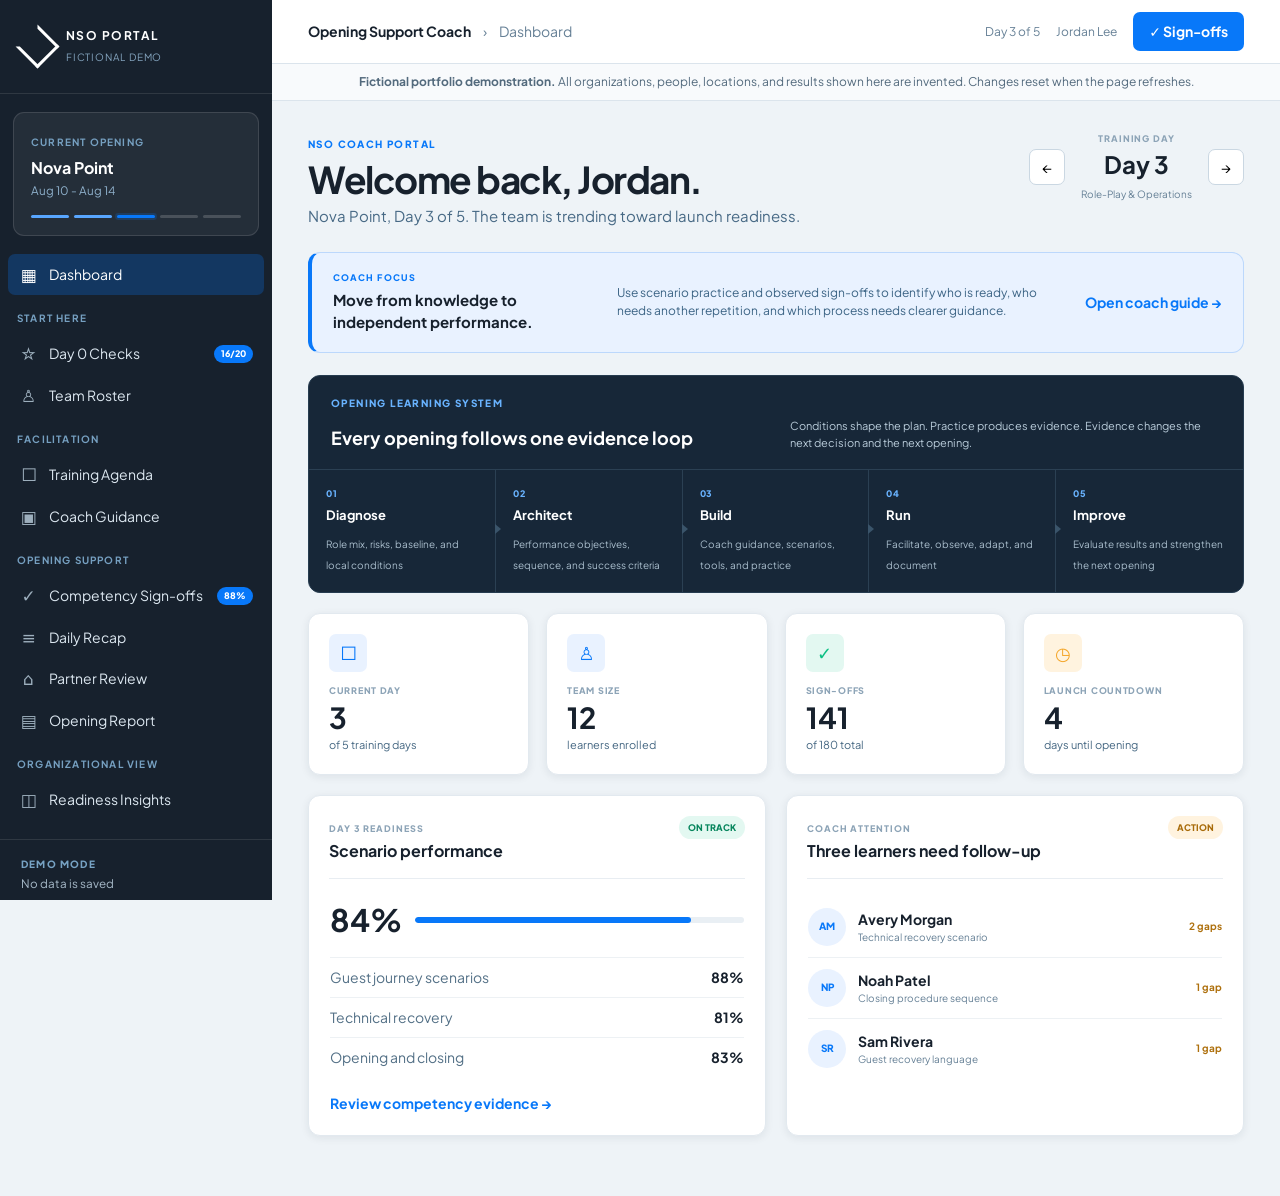
==== commit 474d593e: "Expand evidence-based learning agenda" ====
--- a/demo/index.html
+++ b/demo/index.html
@@ -127,6 +127,21 @@
             <button class="text-button" data-view-jump="guidance">Open coach guide →</button>
           </div>
 
+          <section class="learning-system" aria-labelledby="learningSystemTitle">
+            <div class="learning-system-head">
+              <span class="eyebrow">OPENING LEARNING SYSTEM</span>
+              <h2 id="learningSystemTitle">Every opening follows one evidence loop</h2>
+              <p>Conditions shape the plan. Practice produces evidence. Evidence changes the next decision and the next opening.</p>
+            </div>
+            <ol>
+              <li><span>01</span><strong>Diagnose</strong><small>Role mix, risks, baseline, and local conditions</small></li>
+              <li><span>02</span><strong>Architect</strong><small>Performance objectives, sequence, and success criteria</small></li>
+              <li><span>03</span><strong>Build</strong><small>Coach guidance, scenarios, tools, and practice</small></li>
+              <li><span>04</span><strong>Run</strong><small>Facilitate, observe, adapt, and document</small></li>
+              <li><span>05</span><strong>Improve</strong><small>Evaluate results and strengthen the next opening</small></li>
+            </ol>
+          </section>
+
           <div class="stat-grid">
             <article>
               <span class="stat-icon blue">□</span>
@@ -189,9 +204,9 @@
         <section class="view" id="readiness" data-title="Day 0 Checks">
           <div class="page-head">
             <div>
-              <span class="eyebrow">PRE-OPENING CHECKLIST</span>
+              <span class="eyebrow">OPENING DIAGNOSIS</span>
               <h1>Day 0 Checks</h1>
-              <p>Confirm the environment, tools, and partner expectations before training begins.</p>
+              <p>Diagnose local conditions, learner context, operational constraints, and the evidence needed before training begins.</p>
             </div>
           </div>
 
@@ -257,7 +272,7 @@
             <div>
               <span class="eyebrow">TEAM ROSTER</span>
               <h1>Opening Team</h1>
-              <p>Track roles, notes, attendance, and progress for the fictional opening team.</p>
+              <p>Use role mix, prior progress, notes, and observed gaps to target support instead of treating every learner the same.</p>
             </div>
             <div class="head-actions">
               <button class="button secondary" id="addLearner">＋ Add fictional learner</button>
@@ -278,8 +293,8 @@
           <div class="page-head">
             <div>
               <span class="eyebrow">DAILY AGENDA</span>
-              <h1>Five-day coaching plan</h1>
-              <p>A structured progression from orientation through independent opening performance.</p>
+              <h1>A facilitation plan built for performance</h1>
+              <p>Each block connects a measurable objective to coach guidance, learner practice, observable evidence, and the next decision.</p>
             </div>
           </div>
 
@@ -300,6 +315,22 @@
             <span class="status-pill good">Coach guide linked</span>
           </article>
 
+          <div class="agenda-logic">
+            <article>
+              <span>WHY THIS DAY EXISTS</span>
+              <p id="agendaIntent">Integrate isolated skills into complete operational performance.</p>
+            </article>
+            <article>
+              <span>EVIDENCE THIS DAY PRODUCES</span>
+              <p id="agendaEvidence">Independent opening, full guest flow, recovery under pressure, and closing performance.</p>
+            </article>
+          </div>
+
+          <div class="agenda-instruction">
+            <strong>Open any agenda block</strong>
+            <span>See the performance objectives, coach guidance, Say, See, Do prompts, and evidence captured.</span>
+          </div>
+
           <div class="agenda-list" id="agendaList"></div>
         </section>
 
@@ -308,7 +339,7 @@
             <div>
               <span class="eyebrow">EMBEDDED KNOWLEDGE</span>
               <h1>Coach Guidance</h1>
-              <p>Decision support at the moment a coach needs it, not in a separate binder.</p>
+              <p>Field-tested decision support connects the designed experience to consistent execution at the moment of need.</p>
             </div>
           </div>
 
@@ -334,7 +365,7 @@
             <div>
               <span class="eyebrow">OBSERVED PERFORMANCE</span>
               <h1>Competency Sign-offs</h1>
-              <p>Track demonstrated performance by learner, day, and competency.</p>
+              <p>Measure observable behavior against predefined criteria by learner, day, and competency.</p>
             </div>
             <button class="button secondary" id="exportDemo">⇩ Export demo summary</button>
           </div>
@@ -366,7 +397,7 @@
             <div>
               <span class="eyebrow">DAILY REPORTING</span>
               <h1>Daily Training Recap</h1>
-              <p>Turn coach observations into a consistent update for operations and L&amp;D.</p>
+              <p>Turn implementation evidence into an immediate coaching adjustment and a consistent stakeholder update.</p>
             </div>
           </div>
 
@@ -471,7 +502,7 @@
             <div>
               <span class="eyebrow">CLOSEOUT AND LEARNING</span>
               <h1>Post-Opening Report</h1>
-              <p>Close the event with structured outcomes, evidence, and recommendations.</p>
+              <p>Compare outcomes to the readiness standard, close ownership, and feed recommendations into the next opening.</p>
             </div>
           </div>
 
--- a/demo/demo.css
+++ b/demo/demo.css
@@ -190,6 +190,35 @@
 .coach-callout span { color: var(--blue); display: block; font-size: 9px; font-weight: 800; letter-spacing: .12em; }
 .coach-callout strong { display: block; font-size: 15px; margin-top: 4px; }
 .coach-callout p { color: #3c6485; font-size: 12px; margin: 0; }
+.learning-system {
+  background: #172738;
+  border: 1px solid #263c50;
+  border-radius: 12px;
+  color: white;
+  margin-bottom: 20px;
+  overflow: hidden;
+}
+.learning-system-head { align-items: end; display: grid; gap: 6px 28px; grid-template-columns: 1fr 1fr; padding: 20px 22px 18px; }
+.learning-system-head .eyebrow { color: #69b3ff; grid-column: 1 / -1; }
+.learning-system-head h2 { font-size: 18px; margin: 0; }
+.learning-system-head p { color: #b9ccda; font-size: 11px; line-height: 1.55; margin: 0; }
+.learning-system ol { border-top: 1px solid #2b4053; display: grid; grid-template-columns: repeat(5, 1fr); list-style: none; margin: 0; padding: 0; }
+.learning-system li { border-right: 1px solid #2b4053; min-height: 122px; padding: 17px; position: relative; }
+.learning-system li:last-child { border-right: 0; }
+.learning-system li::after {
+  border-bottom: 5px solid transparent;
+  border-left: 6px solid #3a546a;
+  border-top: 5px solid transparent;
+  content: "";
+  position: absolute;
+  right: -6px;
+  top: 54px;
+  z-index: 1;
+}
+.learning-system li:last-child::after { display: none; }
+.learning-system li > span { color: #69b3ff; display: block; font-size: 9px; font-weight: 900; letter-spacing: .1em; }
+.learning-system li strong { display: block; font-size: 13px; margin: 6px 0; }
+.learning-system li small { color: #a9bdcc; font-size: 10px; line-height: 1.45; }
 .stat-grid { display: grid; gap: 17px; grid-template-columns: repeat(4, 1fr); margin-bottom: 20px; }
 .stat-grid article, .card, .progress-card {
   background: var(--card);
@@ -298,21 +327,122 @@
 .agenda-intro small { color: var(--blue); font-size: 9px; font-weight: 800; letter-spacing: .1em; }
 .agenda-intro h2 { font-size: 18px; margin: 4px 0; }
 .agenda-intro p { color: var(--muted); margin: 0; }
+.agenda-logic { display: grid; gap: 14px; grid-template-columns: repeat(2, 1fr); margin-bottom: 14px; }
+.agenda-logic article {
+  background: #172738;
+  border: 1px solid #263c50;
+  border-radius: 11px;
+  color: white;
+  padding: 17px 19px;
+}
+.agenda-logic span, .agenda-section-label {
+  color: #64aeff;
+  display: block;
+  font-size: 9px;
+  font-weight: 800;
+  letter-spacing: .1em;
+  margin-bottom: 7px;
+}
+.agenda-logic p { color: #d5e2ed; font-size: 12px; line-height: 1.55; margin: 0; }
+.agenda-instruction {
+  align-items: center;
+  background: #eef6ff;
+  border: 1px solid #c9e2ff;
+  border-radius: 9px;
+  color: #41647f;
+  display: flex;
+  font-size: 11px;
+  gap: 12px;
+  margin-bottom: 12px;
+  padding: 11px 14px;
+}
+.agenda-instruction strong { color: var(--blue); }
 .agenda-list { display: grid; gap: 10px; }
-.agenda-row {
-  align-items: center;
+.agenda-block {
   background: white;
-  border: 1px solid #e3eaf0;
-  border-radius: 10px;
+  border: 1px solid #dfe7ed;
+  border-radius: 11px;
+  box-shadow: 0 2px 7px rgba(24, 43, 58, .03);
+  overflow: hidden;
+}
+.agenda-block-toggle {
+  align-items: center;
+  background: white;
+  border: 0;
+  color: var(--ink);
+  cursor: pointer;
   display: grid;
   gap: 14px;
-  grid-template-columns: 64px 1fr auto;
-  padding: 14px 17px;
-}
-.agenda-row > span { background: #f0f5f8; border-radius: 999px; color: #537086; font-size: 10px; font-weight: 800; padding: 6px 8px; text-align: center; }
-.agenda-row strong { display: block; }
-.agenda-row small { color: var(--muted); }
-.agenda-row b { color: var(--blue); font-size: 10px; }
+  grid-template-columns: 68px minmax(0, 1fr) auto 18px;
+  padding: 15px 17px;
+  text-align: left;
+  width: 100%;
+}
+.agenda-block-toggle:hover { background: #f7fafc; }
+.agenda-block.open .agenda-block-toggle { background: #172738; color: white; }
+.agenda-time {
+  background: #eef4f8;
+  border-radius: 999px;
+  color: #527087;
+  font-size: 10px;
+  font-weight: 800;
+  padding: 6px 8px;
+  text-align: center;
+}
+.agenda-block.open .agenda-time { background: rgba(255,255,255,.1); color: #a8d2ff; }
+.agenda-block-name strong { display: block; font-size: 13px; }
+.agenda-block-name small { color: var(--muted); display: block; font-size: 10px; margin-top: 3px; }
+.agenda-block.open .agenda-block-name small { color: #abc2d5; }
+.agenda-expand-label { color: var(--blue); font-size: 10px; font-weight: 800; }
+.agenda-chevron { color: #7891a4; font-size: 18px; transition: transform .2s ease; }
+.agenda-block.open .agenda-chevron { color: #6eb4ff; transform: rotate(180deg); }
+.agenda-block-body { background: #f5f8fa; border-top: 1px solid #dfe7ed; padding: 20px; }
+.agenda-block-body[hidden] { display: none; }
+.agenda-objectives { margin-bottom: 16px; }
+.agenda-objectives ul { display: grid; gap: 7px; list-style: none; margin: 0; padding: 0; }
+.agenda-objectives li { color: #38556b; font-size: 12px; padding-left: 14px; position: relative; }
+.agenda-objectives li::before {
+  background: var(--blue);
+  border-radius: 50%;
+  content: "";
+  height: 5px;
+  left: 0;
+  position: absolute;
+  top: 7px;
+  width: 5px;
+}
+.agenda-coach-note {
+  background: linear-gradient(135deg, #eaf4ff, #f5f9fc);
+  border: 1px solid #cce2fa;
+  border-radius: 9px;
+  margin-bottom: 14px;
+  padding: 15px;
+}
+.agenda-coach-note p, .agenda-evidence p { color: #294b65; font-size: 12px; line-height: 1.55; margin: 0; }
+.say-see-do { display: grid; gap: 10px; grid-template-columns: repeat(3, 1fr); }
+.ssd-card { background: white; border: 1px solid #dfe7ed; border-radius: 9px; padding: 14px; }
+.ssd-card span {
+  display: block;
+  font-size: 9px;
+  font-weight: 900;
+  letter-spacing: .12em;
+  margin-bottom: 7px;
+}
+.ssd-card.say { border-top: 3px solid var(--blue); }
+.ssd-card.say span { color: var(--blue); }
+.ssd-card.see { border-top: 3px solid var(--green); }
+.ssd-card.see span { color: #07865d; }
+.ssd-card.do { border-top: 3px solid #f59e0b; }
+.ssd-card.do span { color: #b66d00; }
+.ssd-card p { color: #405f77; font-size: 11px; line-height: 1.55; margin: 0; }
+.agenda-evidence {
+  background: #172738;
+  border-radius: 9px;
+  margin-top: 12px;
+  padding: 13px 15px;
+}
+.agenda-evidence .agenda-section-label { color: #69b3ff; }
+.agenda-evidence p { color: #dbe7f0; }
 .knowledge-layout { display: grid; gap: 20px; grid-template-columns: 280px 1fr; }
 .article-nav {
   background: white;
@@ -478,11 +608,18 @@
   .demo-notice { padding: 9px 18px; }
   main { padding: 24px 18px 50px; }
   .dashboard-grid, .check-groups, .knowledge-layout, .recap-layout, .partner-grid, .report-grid, .insight-grid { grid-template-columns: 1fr; }
+  .learning-system-head { align-items: start; grid-template-columns: 1fr; }
+  .learning-system-head .eyebrow { grid-column: auto; }
+  .learning-system ol { grid-template-columns: 1fr; }
+  .learning-system li { border-bottom: 1px solid #2b4053; border-right: 0; min-height: auto; }
+  .learning-system li:last-child { border-bottom: 0; }
+  .learning-system li::after { display: none; }
   .day-tabs { grid-template-columns: 1fr; }
   .day-tabs button { min-height: 50px; }
   .dashboard-head, .page-head.split { display: block; }
   .day-control, .head-actions { margin-top: 18px; }
   .guide-article { min-height: auto; }
+  .agenda-logic, .say-see-do { grid-template-columns: 1fr; }
 }
 
 @media (max-width: 540px) {
@@ -491,8 +628,11 @@
   .page-head h1 { font-size: 28px; }
   .impact-hero, .rating-grid { grid-template-columns: 1fr; }
   .impact-hero aside { grid-column: auto; }
-  .agenda-row { grid-template-columns: 56px 1fr; }
-  .agenda-row b { grid-column: 2; }
+  .agenda-intro { align-items: flex-start; display: grid; gap: 12px; }
+  .agenda-instruction { align-items: flex-start; display: grid; gap: 3px; }
+  .agenda-block-toggle { grid-template-columns: 62px minmax(0, 1fr) 16px; padding: 13px; }
+  .agenda-expand-label { display: none; }
+  .agenda-block-body { padding: 15px; }
 }
 
 @media (prefers-reduced-motion: reduce) {
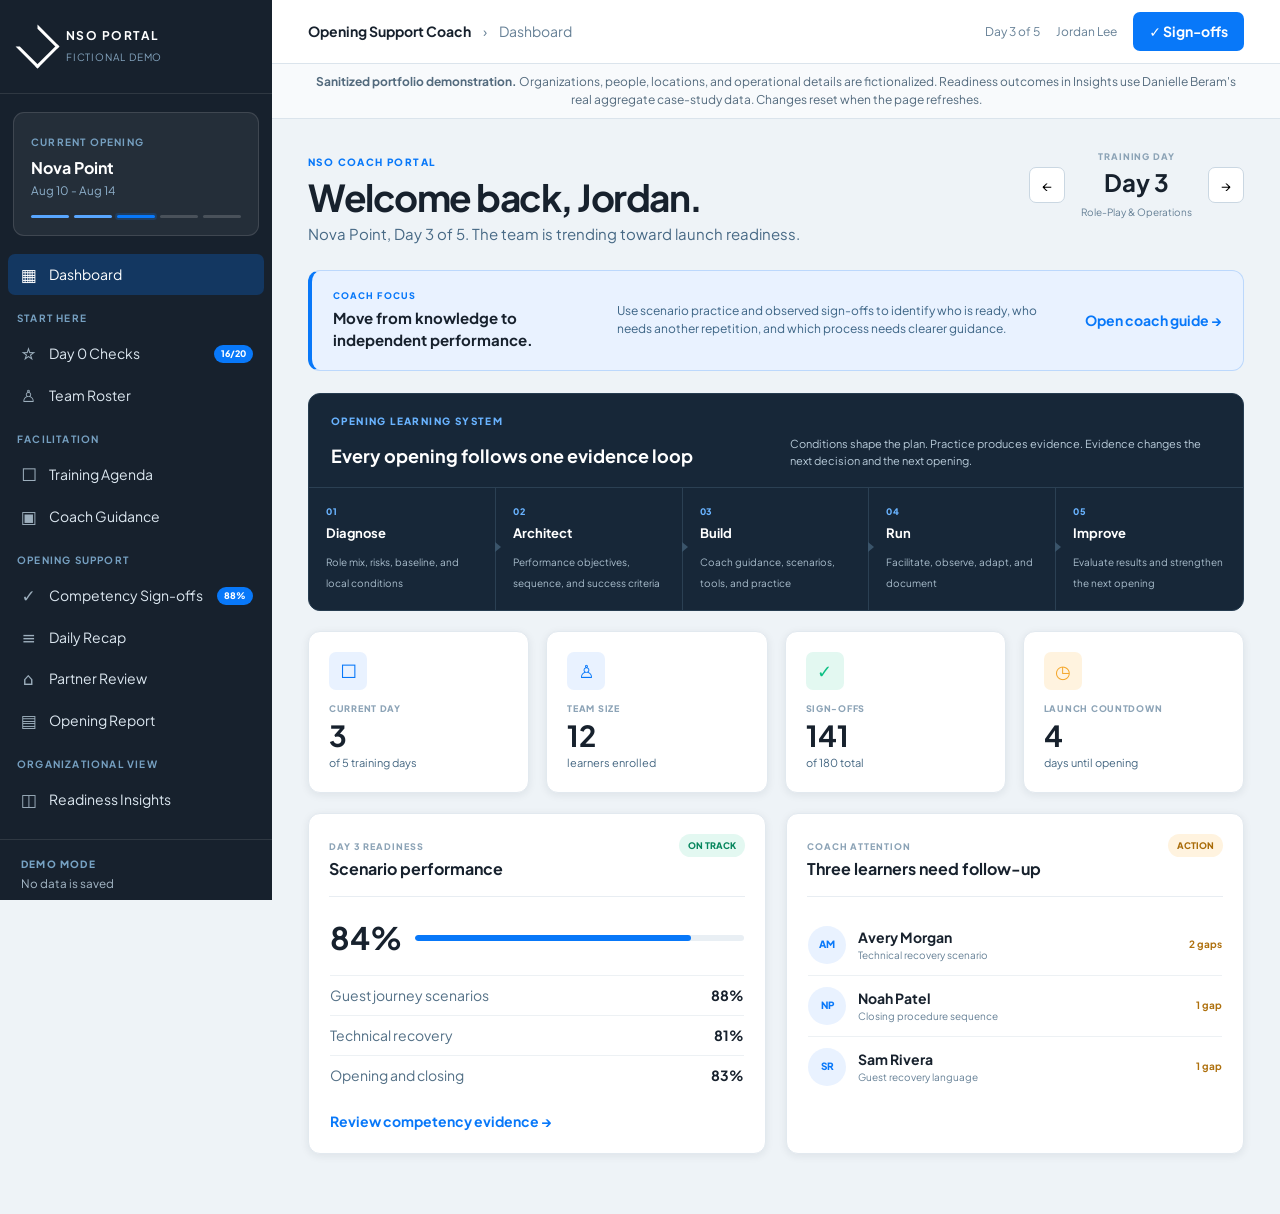
==== commit 10fc40ac: "Refine readiness impact story" ====
--- a/demo/index.html
+++ b/demo/index.html
@@ -99,8 +99,8 @@
       </header>
 
       <div class="demo-notice">
-        <strong>Fictional portfolio demonstration.</strong>
-        All organizations, people, locations, and results shown here are invented. Changes reset when the page refreshes.
+        <strong>Sanitized portfolio demonstration.</strong>
+        Organizations, people, locations, and operational details are fictionalized. Readiness outcomes in Insights use Danielle Beram's real aggregate case-study data. Changes reset when the page refreshes.
       </div>
 
       <main>
@@ -346,14 +346,32 @@
           <div class="knowledge-layout">
             <aside class="article-nav">
               <label class="search-box">⌕ <input id="guideSearch" type="search" placeholder="Search guidance"></label>
-              <p>START HERE</p>
-              <button class="guide-link active" data-guide="structure">How to use the five-day plan</button>
-              <p>COACHING PRACTICE</p>
-              <button class="guide-link" data-guide="scenarios">Running scenario practice</button>
-              <button class="guide-link" data-guide="feedback">Giving observable feedback</button>
-              <button class="guide-link" data-guide="readiness">Making a readiness decision</button>
-              <p>ESCALATION</p>
-              <button class="guide-link" data-guide="confusion">Handling process confusion</button>
+              <div class="guide-group">
+                <p>START HERE</p>
+                <button class="guide-link active" data-guide="structure">How to use the five-day plan</button>
+                <button class="guide-link" data-guide="signals">Reading readiness signals</button>
+              </div>
+              <div class="guide-group">
+                <p>DAILY FACILITATION</p>
+                <button class="guide-link" data-guide="adjust">Adapting without losing the standard</button>
+              </div>
+              <div class="guide-group">
+                <p>COACHING PRACTICE</p>
+                <button class="guide-link" data-guide="scenarios">Running scenario practice</button>
+                <button class="guide-link" data-guide="feedback">Giving observable feedback</button>
+                <button class="guide-link" data-guide="differentiation">Coaching mixed readiness levels</button>
+              </div>
+              <div class="guide-group">
+                <p>EVIDENCE AND DECISIONS</p>
+                <button class="guide-link" data-guide="evidence">Capturing usable performance evidence</button>
+                <button class="guide-link" data-guide="readiness">Making a readiness decision</button>
+              </div>
+              <div class="guide-group">
+                <p>ESCALATION</p>
+                <button class="guide-link" data-guide="confusion">Handling process confusion</button>
+                <button class="guide-link" data-guide="intervene">Knowing when to intervene</button>
+              </div>
+              <p class="guide-empty" id="guideEmpty" hidden>No guidance matches this search.</p>
             </aside>
 
             <article class="card guide-article" id="guideArticle"></article>
@@ -547,7 +565,7 @@
             <div>
               <span>TECHNICAL READINESS</span>
               <strong>+35%</strong>
-              <p>Average improvement after the operating process and portal were introduced.</p>
+              <p>Average improvement after the knowledge platform and operating process were introduced.</p>
             </div>
             <div>
               <span>OPERATIONAL AND GUEST READINESS</span>
@@ -565,16 +583,54 @@
           </div>
 
           <div class="insight-grid">
-            <article class="card">
-              <div class="card-head"><div><small>FIVE FICTIONAL OPENINGS</small><h2>Readiness trend</h2></div></div>
-              <div class="bar-chart" aria-label="Fictional readiness trend across five openings">
-                <div><span>Opening 1</span><i><b style="width:58%"></b></i><strong>58</strong></div>
-                <div><span>Opening 2</span><i><b style="width:67%"></b></i><strong>67</strong></div>
-                <div><span>Opening 3</span><i><b style="width:74%"></b></i><strong>74</strong></div>
-                <div><span>Opening 4</span><i><b style="width:82%"></b></i><strong>82</strong></div>
-                <div><span>Opening 5</span><i><b style="width:88%"></b></i><strong>88</strong></div>
-              </div>
-              <p class="fiction-note">Illustrative chart using fictional values. The portfolio case study reports verified aggregate improvements.</p>
+            <article class="card readiness-comparison">
+              <div class="card-head">
+                <div>
+                  <small>29 OPENINGS · READINESS SCORES</small>
+                  <h2>Readiness before and after the knowledge platform</h2>
+                  <p>Danielle Beram built the company's new-store-opening knowledge platform and the operating process behind it. Across the first five openings using it, average readiness rose from 56 to 83.2.</p>
+                </div>
+              </div>
+
+              <div class="readiness-summary">
+                <article class="before">
+                  <span>HISTORICAL BASELINE</span>
+                  <strong>56</strong>
+                  <small>Average, Openings 1–24</small>
+                </article>
+                <article class="after">
+                  <span>WITH THE PLATFORM</span>
+                  <strong>83.2</strong>
+                  <small>Average, first 5 platform-supported openings</small>
+                </article>
+                <article class="lift">
+                  <span>READINESS LIFT</span>
+                  <strong>+27.2</strong>
+                  <small>points, a 48.6% relative increase</small>
+                </article>
+              </div>
+
+              <div class="bar-chart readiness-bars" aria-label="Readiness score comparison. The historical baseline across Openings 1 through 24 was 56. After the knowledge platform launched, Opening 25 scored 74, Opening 26 scored 79, Opening 27 scored 83, Opening 28 scored 88, and Opening 29 scored 92.">
+                <div class="pre"><span>Historical avg</span><i><b style="width:56%"></b></i><strong>56</strong></div>
+                <div class="intervention"><span>Knowledge platform introduced</span></div>
+                <div class="post"><span>Opening 25</span><i><b style="width:74%"></b></i><strong>74</strong></div>
+                <div class="post"><span>Opening 26</span><i><b style="width:79%"></b></i><strong>79</strong></div>
+                <div class="post"><span>Opening 27</span><i><b style="width:83%"></b></i><strong>83</strong></div>
+                <div class="post"><span>Opening 28</span><i><b style="width:88%"></b></i><strong>88</strong></div>
+                <div class="post"><span>Opening 29</span><i><b style="width:92%"></b></i><strong>92</strong></div>
+              </div>
+
+              <p class="data-note">Readiness is scored on a 100-point scale. The baseline consolidates 24 historical openings with scores ranging from 51 to 62 and averaging 56. Each of the first five openings using the platform is shown individually.</p>
+
+              <details class="readiness-data">
+                <summary>View all 29 readiness scores</summary>
+                <div>
+                  <strong>Historical baseline, Openings 1–24</strong>
+                  <p>54, 52, 58, 55, 60, 51, 57, 53, 56, 59, 54, 58, 52, 57, 61, 55, 53, 56, 58, 54, 57, 62, 55, 57</p>
+                  <strong>Platform-supported openings, Openings 25–29</strong>
+                  <p>74, 79, 83, 88, 92</p>
+                </div>
+              </details>
             </article>
 
             <article class="card">
--- a/demo/demo.css
+++ b/demo/demo.css
@@ -448,12 +448,17 @@
   background: white;
   border: 1px solid #e1e8ee;
   border-radius: var(--radius);
-  height: fit-content;
+  max-height: calc(100vh - 96px);
   overflow: hidden;
-}
-.search-box { align-items: center; border-bottom: 1px solid #e8edf2; display: flex; gap: 8px; padding: 15px; }
+  overflow-y: auto;
+  position: sticky;
+  top: 76px;
+}
+.search-box { align-items: center; background: white; border-bottom: 1px solid #e8edf2; display: flex; gap: 8px; padding: 15px; position: sticky; top: 0; z-index: 2; }
 .search-box input { border: 1px solid #cedbe5; border-radius: 7px; padding: 9px; width: 100%; }
+.guide-group[hidden] { display: none; }
 .article-nav p { color: var(--muted-2); font-size: 9px; font-weight: 800; letter-spacing: .1em; margin: 17px 16px 7px; }
+.article-nav .guide-empty { color: #617b8f; font-size: 11px; font-weight: 600; letter-spacing: 0; line-height: 1.5; margin: 18px 16px; }
 .guide-link {
   background: transparent;
   border: 0;
@@ -465,13 +470,56 @@
 }
 .guide-link.active { background: var(--blue-soft); color: var(--blue); font-weight: 700; }
 .guide-article { min-height: 560px; padding: 30px 35px; }
-.guide-article > span { color: var(--blue); font-size: 9px; font-weight: 800; letter-spacing: .1em; }
+.guide-category { color: var(--blue); font-size: 9px; font-weight: 800; letter-spacing: .1em; }
 .guide-article h2 { font-size: 26px; margin: 8px 0 4px; }
-.guide-article .lead { color: #55738a; font-size: 15px; }
-.guide-article h3 { border-top: 1px solid #e4ebf0; margin-top: 27px; padding-top: 23px; }
+.guide-article .lead { color: #55738a; font-size: 15px; line-height: 1.55; max-width: 760px; }
+.guide-context { display: grid; gap: 12px; grid-template-columns: repeat(2, 1fr); margin: 22px 0 14px; }
+.guide-context article { background: #f5f8fa; border: 1px solid #e0e8ee; border-radius: 9px; padding: 15px; }
+.guide-context span, .guide-language span, .guide-check > span {
+  color: var(--blue);
+  display: block;
+  font-size: 9px;
+  font-weight: 800;
+  letter-spacing: .1em;
+  margin-bottom: 7px;
+}
+.guide-context p { color: #3e6078; font-size: 11px; line-height: 1.55; margin: 0; }
 .guide-article p, .guide-article li { color: #405f77; }
-.principle { background: #f4f7fa; border-left: 3px solid var(--blue); margin: 22px 0; padding: 16px; }
+.principle { background: #eef6ff; border: 1px solid #cce2fa; border-left: 4px solid var(--blue); margin: 14px 0 22px; padding: 16px 18px; }
 .principle strong { color: var(--blue); display: block; font-size: 9px; letter-spacing: .1em; margin-bottom: 5px; }
+.guide-sections { border-top: 1px solid #e4ebf0; }
+.guide-section { border-bottom: 1px solid #e4ebf0; display: grid; gap: 18px; grid-template-columns: 34px 1fr; padding: 22px 0; }
+.guide-step {
+  align-items: center;
+  background: #e9f3ff;
+  border-radius: 50%;
+  color: var(--blue);
+  display: flex;
+  font-size: 10px;
+  font-weight: 900;
+  height: 30px;
+  justify-content: center;
+  margin-top: 2px;
+  width: 30px;
+}
+.guide-section h3 { font-size: 16px; margin: 0 0 7px; }
+.guide-section p { font-size: 12px; line-height: 1.6; margin: 0 0 10px; }
+.guide-section ul { display: grid; gap: 6px; margin: 0; padding-left: 17px; }
+.guide-section li { font-size: 11px; line-height: 1.5; }
+.guide-section li::marker { color: var(--blue); }
+.guide-language {
+  background: #172738;
+  border-radius: 10px;
+  margin-top: 22px;
+  padding: 18px 20px;
+}
+.guide-language span { color: #69b3ff; }
+.guide-language p { color: #edf6ff; font-size: 14px; font-weight: 600; line-height: 1.55; margin: 0; }
+.guide-check { background: #f0faf6; border: 1px solid #ccecdf; border-radius: 10px; margin-top: 12px; padding: 17px 20px; }
+.guide-check > span { color: #07865d; }
+.guide-check ul { display: grid; gap: 7px; list-style: none; margin: 0; padding: 0; }
+.guide-check li { color: #315f50; font-size: 11px; padding-left: 20px; position: relative; }
+.guide-check li::before { color: #0db77e; content: "✓"; font-weight: 900; left: 0; position: absolute; }
 .mini-progress { align-items: center; display: flex; gap: 10px; }
 .mini-progress strong { font-size: 14px; }
 .mini-progress span { width: 90px; }
@@ -561,14 +609,45 @@
 .impact-hero p { color: #afc0cc; font-size: 11px; }
 .impact-hero aside strong { color: #8eb8d5; }
 .impact-hero li { color: #d6e1e8; margin: 8px 0; }
-.insight-grid { grid-template-columns: 1fr 1fr; }
+.insight-grid { grid-template-columns: 1.35fr .65fr; }
+.readiness-summary { display: grid; gap: 1px; grid-template-columns: repeat(3, 1fr); margin-bottom: 20px; overflow: hidden; }
+.readiness-summary article { background: #f4f7fa; min-height: 116px; padding: 16px; }
+.readiness-summary article:first-child { border-radius: 9px 0 0 9px; }
+.readiness-summary article:last-child { border-radius: 0 9px 9px 0; }
+.readiness-summary span { color: var(--muted-2); display: block; font-size: 8px; font-weight: 900; letter-spacing: .09em; }
+.readiness-summary strong { display: block; font-size: 32px; line-height: 1; margin: 9px 0 6px; }
+.readiness-summary small { color: #58748a; font-size: 9px; line-height: 1.4; }
+.readiness-summary .before strong { color: #6c8191; }
+.readiness-summary .after { background: #edf6ff; }
+.readiness-summary .after strong { color: var(--blue); }
+.readiness-summary .lift { background: #e9f9f3; }
+.readiness-summary .lift strong { color: #07865d; }
 .bar-chart { display: grid; gap: 13px; }
 .bar-chart > div { align-items: center; display: grid; gap: 10px; grid-template-columns: 70px 1fr 28px; }
 .bar-chart span { color: var(--muted); font-size: 10px; }
 .bar-chart i { background: #e8eef3; border-radius: 5px; height: 8px; overflow: hidden; }
 .bar-chart b { background: linear-gradient(90deg, #8cc2ff, var(--blue)); border-radius: 5px; display: block; height: 100%; }
 .bar-chart strong { font-size: 11px; }
-.fiction-note { color: var(--muted-2); font-size: 9px; margin-top: 17px; }
+.readiness-bars > div { grid-template-columns: 112px 1fr 28px; }
+.readiness-bars .pre b { background: linear-gradient(90deg, #b9c5ce, #708595); }
+.readiness-bars .pre span { color: #5e7383; font-weight: 700; }
+.readiness-bars .post span { color: #315f80; font-weight: 700; }
+.readiness-bars .intervention {
+  border-bottom: 1px solid #b8d8f8;
+  border-top: 1px solid #b8d8f8;
+  display: block;
+  margin: 3px 0;
+  padding: 8px 0;
+  text-align: center;
+}
+.readiness-bars .intervention span { color: var(--blue); font-size: 9px; font-weight: 900; letter-spacing: .04em; text-transform: uppercase; }
+.data-note { color: var(--muted-2); font-size: 9px; line-height: 1.55; margin: 18px 0 0; }
+.readiness-data { border-top: 1px solid #e2eaf0; margin-top: 14px; padding-top: 12px; }
+.readiness-data summary { color: var(--blue); cursor: pointer; font-size: 10px; font-weight: 800; }
+.readiness-data > div { background: #f5f8fa; border-radius: 8px; margin-top: 10px; padding: 13px; }
+.readiness-data strong { color: #294b65; display: block; font-size: 10px; }
+.readiness-data p { color: #60788a; font-size: 9px; line-height: 1.6; margin: 5px 0 12px; }
+.readiness-data p:last-child { margin-bottom: 0; }
 .decision-list { list-style: none; margin: 0; padding: 0; }
 .decision-list li { border-bottom: 1px solid #e8edf2; display: flex; gap: 12px; padding: 12px 0; }
 .decision-list li > span { color: var(--blue); font-size: 10px; font-weight: 800; }
@@ -618,7 +697,9 @@
   .day-tabs button { min-height: 50px; }
   .dashboard-head, .page-head.split { display: block; }
   .day-control, .head-actions { margin-top: 18px; }
+  .article-nav { max-height: 420px; position: static; }
   .guide-article { min-height: auto; }
+  .guide-context { grid-template-columns: 1fr; }
   .agenda-logic, .say-see-do { grid-template-columns: 1fr; }
 }
 
@@ -633,6 +714,13 @@
   .agenda-block-toggle { grid-template-columns: 62px minmax(0, 1fr) 16px; padding: 13px; }
   .agenda-expand-label { display: none; }
   .agenda-block-body { padding: 15px; }
+  .guide-article { padding: 24px 20px; }
+  .guide-section { gap: 11px; grid-template-columns: 30px 1fr; }
+  .guide-language p { font-size: 13px; }
+  .readiness-summary { grid-template-columns: 1fr; }
+  .readiness-summary article:first-child { border-radius: 9px 9px 0 0; }
+  .readiness-summary article:last-child { border-radius: 0 0 9px 9px; }
+  .readiness-bars > div { grid-template-columns: 102px 1fr 26px; }
 }
 
 @media (prefers-reduced-motion: reduce) {
